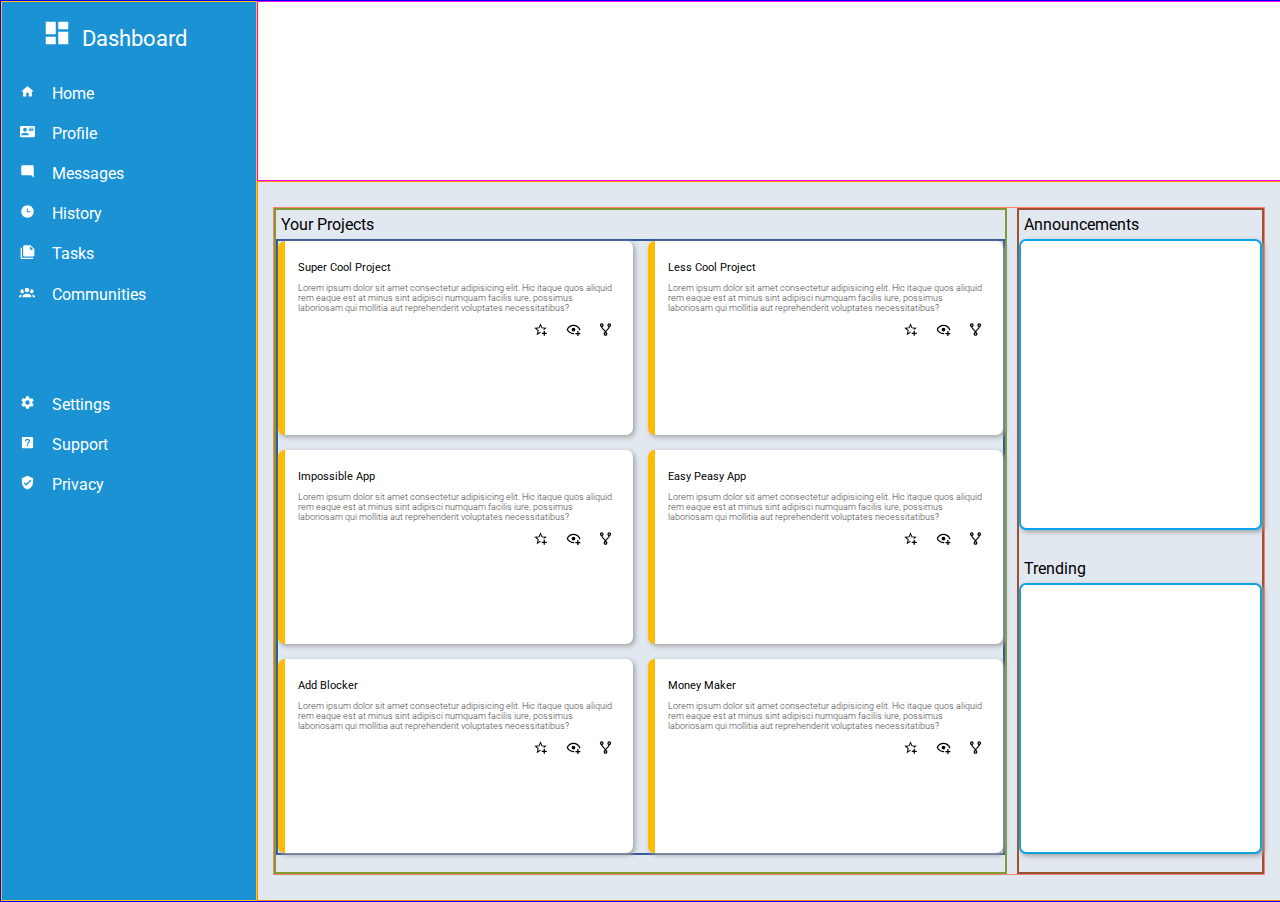
==== index.html @ ee231e99 "Finish dashboard layout for sidebar and main content, including icons and colour scheme. Addimage fi" ====
<!DOCTYPE html>
<html lang="en">
<head>
    <meta charset="UTF-8">
    <meta http-equiv="X-UA-Compatible" content="IE=edge">
    <meta name="viewport" content="width=device-width, initial-scale=1.0">
    <title>My Dashboard</title>
    <link rel="stylesheet" href="./style.css">

    <link rel="preconnect" href="https://fonts.googleapis.com">
<link rel="preconnect" href="https://fonts.gstatic.com" crossorigin>
<link href="https://fonts.googleapis.com/css2?family=Pacifico&family=Roboto:ital,wght@0,100;0,300;0,500;1,300&display=swap" rel="stylesheet">
</head>
<body>
    <div class="container">

        <div class="sidebar">
            <ul>
                <a href="">
                    <li style="background-image:url(images/dashboard.svg); font-size: 1.4rem;padding-left: 40px;">Dashboard</li>
                </a>
            </ul>
            <!-- <div class="title" style="color: white;">
                <span>
                    <img src="images/dashboard.svg" alt="" >
                    
                </span>
            </div> -->
            <ul class="list-1">
                <a href="">
                    <li style="list-style-image: url(images/home.svg);">Home</li>
                </a>
                <a href="">
                    <li style="list-style-image: url(images/profile.svg);">Profile</li>
                </a>
                <a href="">
                    <li style="list-style-image: url(images/messages.svg);">Messages</li>
                </a>
                <a href="">
                    <li style="list-style-image: url(images/history.svg);">History</li>
                </a>
                <a href="">
                    <li style="list-style-image: url(images/tasks.svg);">Tasks</li>
                </a>
                <a href="">
                    <li style="list-style-image: url(images/communities.svg);">Communities</li>
                </a>
            </ul><br><br>
            <ul class="list-2">
                <a href="">
                    <li style="list-style-image: url(images/settings.svg);">Settings</li>
                </a>
                <a href="">
                    <li style="list-style-image: url(images/support.svg);">Support</li>
                </a>
                <a href="">
                    <li style="list-style-image: url(images/privacy.svg);">Privacy</li>
                </a>
            </ul>
        </div>


        <div class="header"></div>
        <div class="main-content">

            <div class="cont">
                
                <div class="projects">
                    <div class="mc-label">Your Projects</div>
                    <div class="project-cards">
                        <div class="project-info card">
                            <div class="project-title">Super Cool Project</div>
                            <p>Lorem ipsum dolor sit amet consectetur adipisicing elit. Hic itaque quos aliquid rem eaque est at minus sint adipisci numquam facilis iure, possimus laboriosam qui mollitia aut reprehenderit voluptates necessitatibus?</p>
                            <span>
                                <a href=""><img src="./images/star-plus-outline.svg" alt=""></a>

                                <a href=""><img src="./images/eye-plus-outline.svg" alt=""></a>

                                <a href=""><img src="./images/source-fork.svg" alt=""></a>
                            </span>

                        </div>
                        <div class="project-info card">
                            <div class="project-title">Less Cool Project</div>
                            <p>Lorem ipsum dolor sit amet consectetur adipisicing elit. Hic itaque quos aliquid rem eaque est at minus sint adipisci numquam facilis iure, possimus laboriosam qui mollitia aut reprehenderit voluptates necessitatibus?</p>
                            <span>
                                <a href=""><img src="./images/star-plus-outline.svg" alt=""></a>

                                <a href=""><img src="./images/eye-plus-outline.svg" alt=""></a>
                                
                                <a href=""><img src="./images/source-fork.svg" alt=""></a>
                            </span>

                        </div>
                        <div class="project-info card">
                            <div class="project-title">Impossible App</div>
                            <p>Lorem ipsum dolor sit amet consectetur adipisicing elit. Hic itaque quos aliquid rem eaque est at minus sint adipisci numquam facilis iure, possimus laboriosam qui mollitia aut reprehenderit voluptates necessitatibus?</p>
                            <span>
                                <a href=""><img src="./images/star-plus-outline.svg" alt=""></a>

                                <a href=""><img src="./images/eye-plus-outline.svg" alt=""></a>
                                
                                <a href=""><img src="./images/source-fork.svg" alt=""></a>
                            </span>

                        </div>
                        <div class="project-info card">
                            <div class="project-title">Easy Peasy App</div>
                            <p>Lorem ipsum dolor sit amet consectetur adipisicing elit. Hic itaque quos aliquid rem eaque est at minus sint adipisci numquam facilis iure, possimus laboriosam qui mollitia aut reprehenderit voluptates necessitatibus?</p>
                            <span>
                                <a href=""><img src="./images/star-plus-outline.svg" alt=""></a>

                                <a href=""><img src="./images/eye-plus-outline.svg" alt=""></a>
                                
                                <a href=""><img src="./images/source-fork.svg" alt=""></a>
                            </span>

                        </div>
                        <div class="project-info card">
                            <div class="project-title">Add Blocker</div>
                            <p>Lorem ipsum dolor sit amet consectetur adipisicing elit. Hic itaque quos aliquid rem eaque est at minus sint adipisci numquam facilis iure, possimus laboriosam qui mollitia aut reprehenderit voluptates necessitatibus?</p>
                            <span>
                                <a href=""><img src="./images/star-plus-outline.svg" alt=""></a>

                                <a href=""><img src="./images/eye-plus-outline.svg" alt=""></a>
                                
                                <a href=""><img src="./images/source-fork.svg" alt=""></a>
                            </span>

                        </div>
                        <div class="project-info card">
                            <div class="project-title">Money Maker</div>
                            <p>Lorem ipsum dolor sit amet consectetur adipisicing elit. Hic itaque quos aliquid rem eaque est at minus sint adipisci numquam facilis iure, possimus laboriosam qui mollitia aut reprehenderit voluptates necessitatibus?</p>
                            <span>
                                <a href=""><img src="./images/star-plus-outline.svg" alt=""></a>

                                <a href=""><img src="./images/eye-plus-outline.svg" alt=""></a>
                                
                                <a href=""><img src="./images/source-fork.svg" alt=""></a>
                            </span>

                        </div>
                    </div>
                </div>

                <div class="ann-tre">
                    <div class="sec">
                        <div class="mc-label">Announcements</div>
                        <div class="announcements card"></div>
                    </div>
                    <div class="sec">
                        <div class="mc-label">Trending</div>
                        <div class="trending card"></div>
                    </div>
                </div>
                
            </div>
        </div>






    </div>

</body>
</html>
---- style.css ----
body {

    margin: 0;
    font-family: 'Pacifico', cursive;
    font-family: 'Roboto', sans-serif;

}

.container {

    display: grid;

    grid-template-rows: 20% 80%;
    grid-template-columns: 20% 80%;

    border: solid blue 1px;
    width: 100vw;
    height: 100vh;
}

.header {

    border: solid rgb(255, 0, 234) 1px;
}

.sidebar {
    border: solid rgb(255, 200, 0) 1px;

    grid-area: 1/1/3/2;
    background-color: rgb(26,146,212);
    
}

a{
    text-decoration: none;
    color: #ffffff;
}


ul li {
    background-repeat: no-repeat;
    line-height: 20px;
    list-style: none;
    color: white;
    padding: 10px;
    fill: white;
    /* padding-left: 30px; */
}


.main-content {
    border: solid rgb(255, 140, 0) 1px;
    background-color: #e2e8f0;
    display: flex;
}


.cont{
    display: flex;
    width: 100%; 
    margin: 25px 15px; 
    border: salmon 1px solid;
    gap: 10px;

 

}
.mc-label{
    padding: 5px;

}


.projects {
    
    width: 75%;
    border: solid rgb(133, 153, 51) 2px;
   
}

.project-cards{
   

    border: solid rgb(51, 90, 153) 2px;
    display: grid;
    grid-template-rows: repeat(3, 1fr);
    grid-template-columns: repeat(auto-fill, minmax(300px, 1fr));
    grid-gap: 15px;
    height: 92.5%;


}
.project-info{
    /* border: 1px red solid; */
    border-radius: 5px;
    background-image: linear-gradient(to right, rgb(255, 187, 0) 2%, rgba(0,0,0,0) 2%);
    padding: 20px;
}

.project-title{
    font-size: .7rem;
}

p {
    font-size: .55rem;
    font-weight: 300;
    color: #464646;
}

.project-info > span{
    display: flex;
    width: 80px;
    justify-content: space-between ;
    font-size: .5rem;
    float: right;
} 

.ann-tre {
    margin-left: 0;
    width: 25%;
    border: solid rgb(153, 82, 51) 2px;
    display: grid;
    grid-template-columns: 1fr;
    grid-template-rows: 1fr 1fr;
    grid-gap: 25px;

}

/* .sec {
    border: 1px solid greenyellow;
    
} */

.announcements {
    border: solid rgb(9, 164, 236) 2px;
    height: 90%;
   
}

.trending {
    border: solid rgb(17, 161, 223) 2px;
    height: 84%;


}


.card {
    border-radius: 7px;
    background-color: #ffffff;
    box-shadow: 2px 2px 5px rgb(160, 160, 160);
}
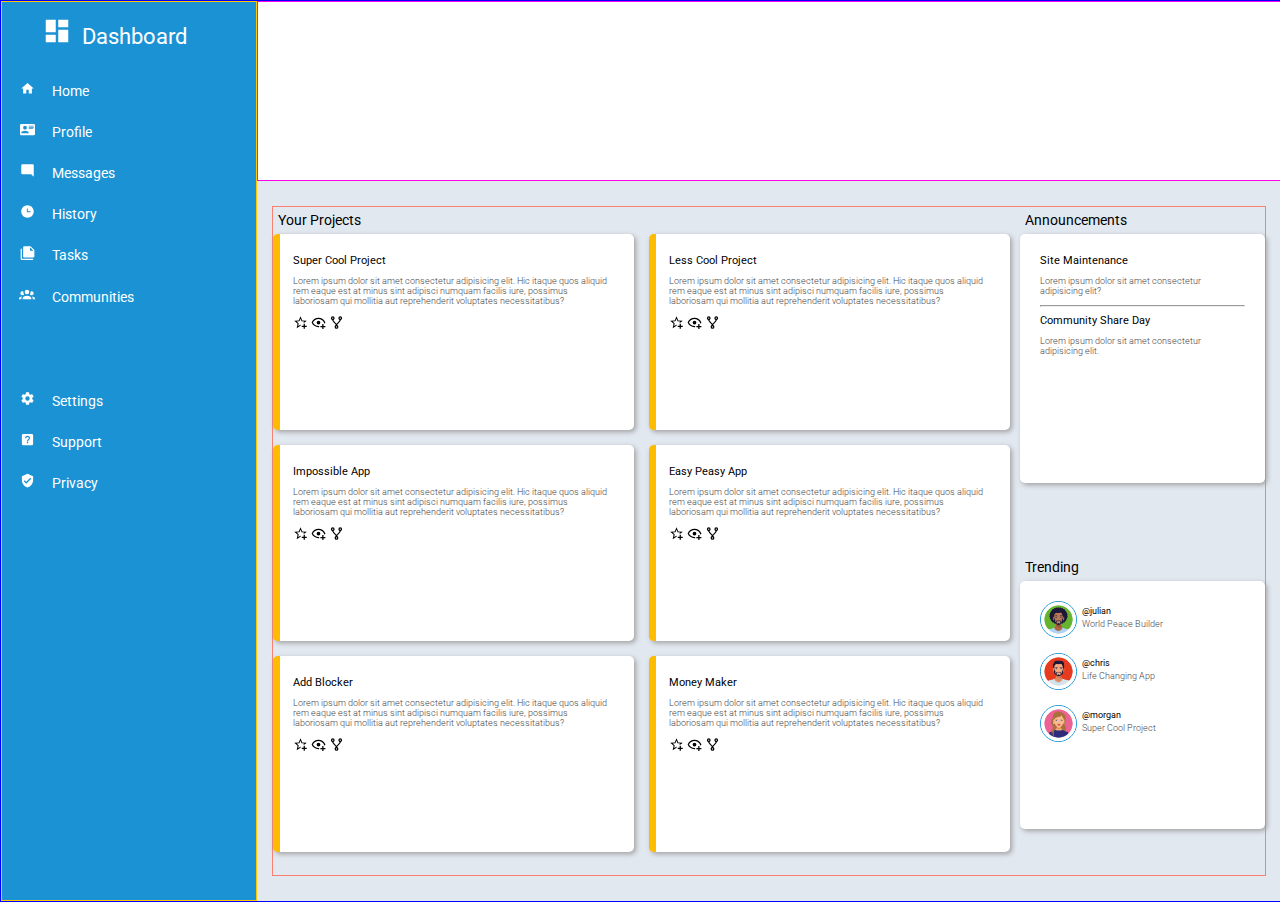
==== commit c1ad8e03: "add design element to trending section: including profile image and social media handle. Rename html" ====
--- a/index.html
+++ b/index.html
@@ -20,7 +20,7 @@
                     <li style="background-image:url(images/dashboard.svg); font-size: 1.4rem;padding-left: 40px;">Dashboard</li>
                 </a>
             </ul>
-            <!-- <div class="title" style="color: white;">
+            <!-- <div class="card-title" style="color: white;">
                 <span>
                     <img src="images/dashboard.svg" alt="" >
                     
@@ -63,73 +63,76 @@
         <div class="header"></div>
         <div class="main-content">
 
-            <div class="cont">
+            <div class="main-content-container">
                 
-                <div class="projects">
-                    <div class="mc-label">Your Projects</div>
+                <div class="projects-column">
+
+                    <div class="section-label">Your Projects</div>
+
                     <div class="project-cards">
-                        <div class="project-info card">
-                            <div class="project-title">Super Cool Project</div>
-                            <p>Lorem ipsum dolor sit amet consectetur adipisicing elit. Hic itaque quos aliquid rem eaque est at minus sint adipisci numquam facilis iure, possimus laboriosam qui mollitia aut reprehenderit voluptates necessitatibus?</p>
-                            <span>
-                                <a href=""><img src="./images/star-plus-outline.svg" alt=""></a>
-
-                                <a href=""><img src="./images/eye-plus-outline.svg" alt=""></a>
-
-                                <a href=""><img src="./images/source-fork.svg" alt=""></a>
-                            </span>
-
-                        </div>
-                        <div class="project-info card">
-                            <div class="project-title">Less Cool Project</div>
-                            <p>Lorem ipsum dolor sit amet consectetur adipisicing elit. Hic itaque quos aliquid rem eaque est at minus sint adipisci numquam facilis iure, possimus laboriosam qui mollitia aut reprehenderit voluptates necessitatibus?</p>
-                            <span>
-                                <a href=""><img src="./images/star-plus-outline.svg" alt=""></a>
-
-                                <a href=""><img src="./images/eye-plus-outline.svg" alt=""></a>
-                                
-                                <a href=""><img src="./images/source-fork.svg" alt=""></a>
-                            </span>
-
-                        </div>
-                        <div class="project-info card">
-                            <div class="project-title">Impossible App</div>
-                            <p>Lorem ipsum dolor sit amet consectetur adipisicing elit. Hic itaque quos aliquid rem eaque est at minus sint adipisci numquam facilis iure, possimus laboriosam qui mollitia aut reprehenderit voluptates necessitatibus?</p>
-                            <span>
-                                <a href=""><img src="./images/star-plus-outline.svg" alt=""></a>
-
-                                <a href=""><img src="./images/eye-plus-outline.svg" alt=""></a>
-                                
-                                <a href=""><img src="./images/source-fork.svg" alt=""></a>
-                            </span>
-
-                        </div>
-                        <div class="project-info card">
-                            <div class="project-title">Easy Peasy App</div>
-                            <p>Lorem ipsum dolor sit amet consectetur adipisicing elit. Hic itaque quos aliquid rem eaque est at minus sint adipisci numquam facilis iure, possimus laboriosam qui mollitia aut reprehenderit voluptates necessitatibus?</p>
-                            <span>
-                                <a href=""><img src="./images/star-plus-outline.svg" alt=""></a>
-
-                                <a href=""><img src="./images/eye-plus-outline.svg" alt=""></a>
-                                
-                                <a href=""><img src="./images/source-fork.svg" alt=""></a>
-                            </span>
-
-                        </div>
-                        <div class="project-info card">
-                            <div class="project-title">Add Blocker</div>
-                            <p>Lorem ipsum dolor sit amet consectetur adipisicing elit. Hic itaque quos aliquid rem eaque est at minus sint adipisci numquam facilis iure, possimus laboriosam qui mollitia aut reprehenderit voluptates necessitatibus?</p>
-                            <span>
-                                <a href=""><img src="./images/star-plus-outline.svg" alt=""></a>
-
-                                <a href=""><img src="./images/eye-plus-outline.svg" alt=""></a>
-                                
-                                <a href=""><img src="./images/source-fork.svg" alt=""></a>
-                            </span>
-
-                        </div>
-                        <div class="project-info card">
-                            <div class="project-title">Money Maker</div>
+
+                        <div class="project-info card">
+                            <div class="card-title">Super Cool Project</div>
+                            <p>Lorem ipsum dolor sit amet consectetur adipisicing elit. Hic itaque quos aliquid rem eaque est at minus sint adipisci numquam facilis iure, possimus laboriosam qui mollitia aut reprehenderit voluptates necessitatibus?</p>
+                            <span>
+                                <a href=""><img src="./images/star-plus-outline.svg" alt=""></a>
+
+                                <a href=""><img src="./images/eye-plus-outline.svg" alt=""></a>
+
+                                <a href=""><img src="./images/source-fork.svg" alt=""></a>
+                            </span>
+
+                        </div>
+                        <div class="project-info card">
+                            <div class="card-title">Less Cool Project</div>
+                            <p>Lorem ipsum dolor sit amet consectetur adipisicing elit. Hic itaque quos aliquid rem eaque est at minus sint adipisci numquam facilis iure, possimus laboriosam qui mollitia aut reprehenderit voluptates necessitatibus?</p>
+                            <span>
+                                <a href=""><img src="./images/star-plus-outline.svg" alt=""></a>
+
+                                <a href=""><img src="./images/eye-plus-outline.svg" alt=""></a>
+                                
+                                <a href=""><img src="./images/source-fork.svg" alt=""></a>
+                            </span>
+
+                        </div>
+                        <div class="project-info card">
+                            <div class="card-title">Impossible App</div>
+                            <p>Lorem ipsum dolor sit amet consectetur adipisicing elit. Hic itaque quos aliquid rem eaque est at minus sint adipisci numquam facilis iure, possimus laboriosam qui mollitia aut reprehenderit voluptates necessitatibus?</p>
+                            <span>
+                                <a href=""><img src="./images/star-plus-outline.svg" alt=""></a>
+
+                                <a href=""><img src="./images/eye-plus-outline.svg" alt=""></a>
+                                
+                                <a href=""><img src="./images/source-fork.svg" alt=""></a>
+                            </span>
+
+                        </div>
+                        <div class="project-info card">
+                            <div class="card-title">Easy Peasy App</div>
+                            <p>Lorem ipsum dolor sit amet consectetur adipisicing elit. Hic itaque quos aliquid rem eaque est at minus sint adipisci numquam facilis iure, possimus laboriosam qui mollitia aut reprehenderit voluptates necessitatibus?</p>
+                            <span>
+                                <a href=""><img src="./images/star-plus-outline.svg" alt=""></a>
+
+                                <a href=""><img src="./images/eye-plus-outline.svg" alt=""></a>
+                                
+                                <a href=""><img src="./images/source-fork.svg" alt=""></a>
+                            </span>
+
+                        </div>
+                        <div class="project-info card">
+                            <div class="card-title">Add Blocker</div>
+                            <p>Lorem ipsum dolor sit amet consectetur adipisicing elit. Hic itaque quos aliquid rem eaque est at minus sint adipisci numquam facilis iure, possimus laboriosam qui mollitia aut reprehenderit voluptates necessitatibus?</p>
+                            <span>
+                                <a href=""><img src="./images/star-plus-outline.svg" alt=""></a>
+
+                                <a href=""><img src="./images/eye-plus-outline.svg" alt=""></a>
+                                
+                                <a href=""><img src="./images/source-fork.svg" alt=""></a>
+                            </span>
+
+                        </div>
+                        <div class="project-info card">
+                            <div class="card-title">Money Maker</div>
                             <p>Lorem ipsum dolor sit amet consectetur adipisicing elit. Hic itaque quos aliquid rem eaque est at minus sint adipisci numquam facilis iure, possimus laboriosam qui mollitia aut reprehenderit voluptates necessitatibus?</p>
                             <span>
                                 <a href=""><img src="./images/star-plus-outline.svg" alt=""></a>
@@ -143,14 +146,64 @@
                     </div>
                 </div>
 
-                <div class="ann-tre">
+                <div class="announcements-trending-column">
+                    
                     <div class="sec">
-                        <div class="mc-label">Announcements</div>
-                        <div class="announcements card"></div>
+
+                        <div class="section-label">Announcements</div>
+
+                        <div class="announcements card">
+                            <div class="card-title">Site Maintenance</div>
+                            <p>Lorem ipsum dolor sit amet consectetur adipisicing elit?</p>
+                            <div><hr></div>
+                            <div class="card-title">Community Share Day</div>
+                            <p>Lorem ipsum dolor sit amet consectetur adipisicing elit.</p>
+                        
+                        </div>
+
                     </div>
+
                     <div class="sec">
-                        <div class="mc-label">Trending</div>
-                        <div class="trending card"></div>
+
+                        <div class="section-label">Trending</div>
+
+                        <div class="trending card">
+                            
+                            <div class="trending-profile">
+                                <div class="trending-profile-img">
+                                    <img src="./images/julian.jpg" alt="">
+                                </div>
+                                <div class="trending-info">
+                                    <div class="trending-media-handle">@julian</div>
+                                    <div>World Peace Builder</div>
+                                </div>
+                            </div>
+
+                            <br>
+
+                            <div class="trending-profile">
+                                <div class="trending-profile-img">
+                                    <img src="./images/chris.jpg" alt="">
+                                </div>
+                                <div class="trending-info">
+                                    <div class="trending-media-handle">@chris</div>
+                                    <div>Life Changing App</div>
+                                </div>
+                            </div>
+                            
+                            <br>
+
+                            <div class="trending-profile">
+                                <div class="trending-profile-img">
+                                    <img src="./images/morgan.jpg" alt="">
+                                </div>
+                                <div class="trending-info">
+                                    <div class="trending-media-handle">@morgan</div>
+                                    <div>Super Cool Project</div>
+                                </div>
+                            </div>
+
+                        </div>
                     </div>
                 </div>
                 
--- a/style.css
+++ b/style.css
@@ -3,32 +3,27 @@
     margin: 0;
     font-family: 'Pacifico', cursive;
     font-family: 'Roboto', sans-serif;
+    font-size: 0.9rem;
 
 }
 
 .container {
-
     display: grid;
-
     grid-template-rows: 20% 80%;
     grid-template-columns: 20% 80%;
-
     border: solid blue 1px;
     width: 100vw;
     height: 100vh;
 }
 
 .header {
-
     border: solid rgb(255, 0, 234) 1px;
 }
 
 .sidebar {
     border: solid rgb(255, 200, 0) 1px;
-
     grid-area: 1/1/3/2;
-    background-color: rgb(26,146,212);
-    
+    background-color: rgb(26,146,212); 
 }
 
 a{
@@ -44,60 +39,68 @@
     color: white;
     padding: 10px;
     fill: white;
-    /* padding-left: 30px; */
 }
 
 
 .main-content {
-    border: solid rgb(255, 140, 0) 1px;
+    /* border: solid rgb(255, 140, 0) 1px; */
     background-color: #e2e8f0;
     display: flex;
 }
 
 
-.cont{
+.main-content-container{
     display: flex;
     width: 100%; 
     margin: 25px 15px; 
     border: salmon 1px solid;
     gap: 10px;
-
- 
-
-}
-.mc-label{
-    padding: 5px;
-
 }
 
+.section-label{
+    padding: 5px;
+}
 
-.projects {
-    
+.projects-column {
     width: 75%;
-    border: solid rgb(133, 153, 51) 2px;
-   
+}
+
+.announcements-trending-column {
+    margin-left: 0;
+    width: 25%;
+    display: grid;
+    grid-template-columns: 1fr;
+    grid-template-rows: 1fr 1fr;
+    grid-gap: 25px;
 }
 
 .project-cards{
-   
-
-    border: solid rgb(51, 90, 153) 2px;
     display: grid;
     grid-template-rows: repeat(3, 1fr);
     grid-template-columns: repeat(auto-fill, minmax(300px, 1fr));
     grid-gap: 15px;
     height: 92.5%;
-
-
 }
 .project-info{
-    /* border: 1px red solid; */
+    background-image: linear-gradient(to right, rgb(255, 187, 0) 2%, rgba(0,0,0,0) 2%);
+}
+
+.project-info-card > span{
+    display: flex;
+    width: 80px;
+    justify-content: space-between ;
+    font-size: .5rem;
+    float: right;
+}
+
+.card {
     border-radius: 5px;
-    background-image: linear-gradient(to right, rgb(255, 187, 0) 2%, rgba(0,0,0,0) 2%);
+    background-color: #ffffff;
+    box-shadow: 2px 2px 5px rgb(160, 160, 160);
     padding: 20px;
 }
 
-.project-title{
+.card-title{
     font-size: .7rem;
 }
 
@@ -107,24 +110,9 @@
     color: #464646;
 }
 
-.project-info > span{
-    display: flex;
-    width: 80px;
-    justify-content: space-between ;
-    font-size: .5rem;
-    float: right;
-} 
+ 
 
-.ann-tre {
-    margin-left: 0;
-    width: 25%;
-    border: solid rgb(153, 82, 51) 2px;
-    display: grid;
-    grid-template-columns: 1fr;
-    grid-template-rows: 1fr 1fr;
-    grid-gap: 25px;
 
-}
 
 /* .sec {
     border: 1px solid greenyellow;
@@ -132,21 +120,49 @@
 } */
 
 .announcements {
-    border: solid rgb(9, 164, 236) 2px;
-    height: 90%;
+    height: 65%;
+    padding: 20px;
    
 }
 
 .trending {
-    border: solid rgb(17, 161, 223) 2px;
-    height: 84%;
+    height: 65%;
+}
 
+.trending-profile {
+    display:flex;
+    height: 35px;
+    width: 200px;
+}
 
+.trending-profile-img{
+    height: 35px;
+    width: 35px;
+    border-radius: 50%;
+    border: rgb(26,146,212) solid 1px;
+    overflow: hidden;
+}
+
+.trending-profile-img > img {
+    width: 100%;
+    height: 100%;
+    object-fit: cover;
 }
 
 
-.card {
-    border-radius: 7px;
-    background-color: #ffffff;
-    box-shadow: 2px 2px 5px rgb(160, 160, 160);
+
+.trending-info {
+    display: grid;
+    grid-template-columns: 150px;
+    grid-template-rows: 5px 5px;
+    grid-gap: 8px;
+    padding: 5px;
+    font-size: .55rem;
+    font-weight: 300;
+    color: #464646;
+}
+
+.trending-media-handle {
+    font-weight: 400;
+    color: black;
 }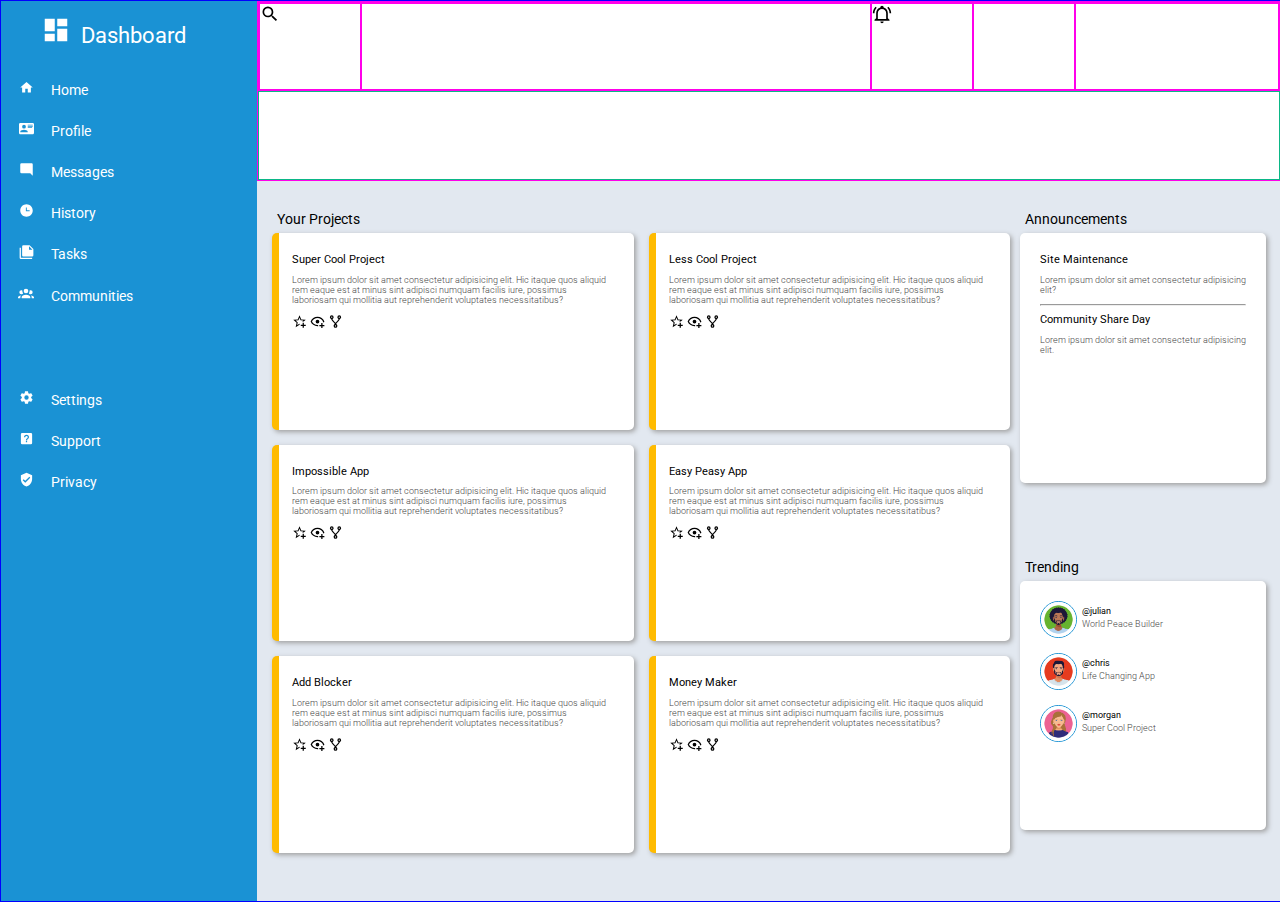
==== commit 746ae708: "create outline for top part of header" ====
--- a/index.html
+++ b/index.html
@@ -20,12 +20,6 @@
                     <li style="background-image:url(images/dashboard.svg); font-size: 1.4rem;padding-left: 40px;">Dashboard</li>
                 </a>
             </ul>
-            <!-- <div class="card-title" style="color: white;">
-                <span>
-                    <img src="images/dashboard.svg" alt="" >
-                    
-                </span>
-            </div> -->
             <ul class="list-1">
                 <a href="">
                     <li style="list-style-image: url(images/home.svg);">Home</li>
@@ -60,7 +54,23 @@
         </div>
 
 
-        <div class="header"></div>
+        <div class="header">
+             
+            <div id="top-half">
+                <div id="search-icon"><img src="./images/magnify.svg" alt=""></div>
+                <div id="searchbar"></div>
+                <div id="notification-bell"><img src="./images/notification-bell.svg" alt=""></div>
+                <div id="user-profile-img"></div>
+                <div id="username"></div>
+            </div>
+            <div id="bottom-half">
+
+
+
+            </div>
+
+        </div>
+
         <div class="main-content">
 
             <div class="main-content-container">
@@ -148,7 +158,7 @@
 
                 <div class="announcements-trending-column">
                     
-                    <div class="sec">
+                    <div>
 
                         <div class="section-label">Announcements</div>
 
@@ -163,7 +173,7 @@
 
                     </div>
 
-                    <div class="sec">
+                    <div>
 
                         <div class="section-label">Trending</div>
 
--- a/style.css
+++ b/style.css
@@ -1,10 +1,8 @@
 body {
-
     margin: 0;
     font-family: 'Pacifico', cursive;
     font-family: 'Roboto', sans-serif;
     font-size: 0.9rem;
-
 }
 
 .container {
@@ -18,10 +16,45 @@
 
 .header {
     border: solid rgb(255, 0, 234) 1px;
+    display: grid;
+    grid-template: 50% 50% / 100%;
 }
 
+.header > #top-half{
+   grid-area: 1 / 1 / 2 / 2; 
+   border: solid rgb(255, 0, 234) 1px;
+   display: grid;
+   grid-template: 100% / 10% 50% 10% 10% 20%;
+}
+
+#search-icon{
+    border: solid rgb(255, 0, 234) 1px;
+}
+#searchbar{
+    border: solid rgb(255, 0, 234) 1px;
+}
+#notification-bell{
+    border: solid rgb(255, 0, 234) 1px;
+}
+
+#user-profile-img{
+    border: solid rgb(255, 0, 234) 1px;
+}
+
+#user-profile-img{
+    border: solid rgb(255, 0, 234) 1px;
+}
+
+#username{
+    border: solid rgb(255, 0, 234) 1px;
+}
+
+.header > #bottom-half{
+    grid-area: 2 / 1 / 3 / 2; 
+    border: solid rgb(11, 183, 134) 1px;
+ }
+
 .sidebar {
-    border: solid rgb(255, 200, 0) 1px;
     grid-area: 1/1/3/2;
     background-color: rgb(26,146,212); 
 }
@@ -30,7 +63,6 @@
     text-decoration: none;
     color: #ffffff;
 }
-
 
 ul li {
     background-repeat: no-repeat;
@@ -41,19 +73,15 @@
     fill: white;
 }
 
-
 .main-content {
-    /* border: solid rgb(255, 140, 0) 1px; */
     background-color: #e2e8f0;
     display: flex;
 }
-
 
 .main-content-container{
     display: flex;
     width: 100%; 
     margin: 25px 15px; 
-    border: salmon 1px solid;
     gap: 10px;
 }
 
@@ -110,15 +138,6 @@
     color: #464646;
 }
 
- 
-
-
-
-/* .sec {
-    border: 1px solid greenyellow;
-    
-} */
-
 .announcements {
     height: 65%;
     padding: 20px;
@@ -149,8 +168,6 @@
     object-fit: cover;
 }
 
-
-
 .trending-info {
     display: grid;
     grid-template-columns: 150px;
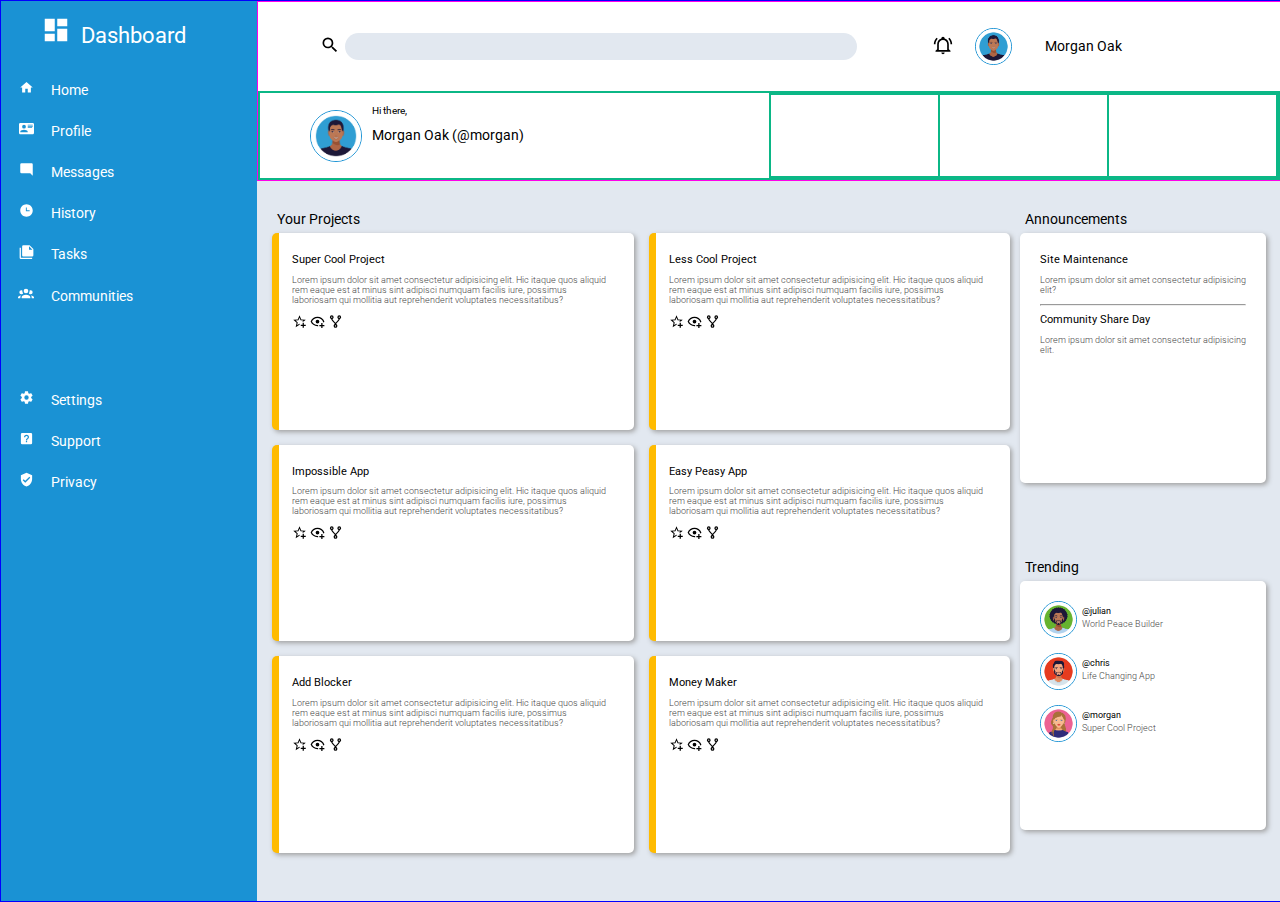
==== commit c5c09a21: "complete header's user info section which includes user profile img, greeting and user name and soci" ====
--- a/index.html
+++ b/index.html
@@ -57,14 +57,42 @@
         <div class="header">
              
             <div id="top-half">
-                <div id="search-icon"><img src="./images/magnify.svg" alt=""></div>
-                <div id="searchbar"></div>
-                <div id="notification-bell"><img src="./images/notification-bell.svg" alt=""></div>
-                <div id="user-profile-img"></div>
-                <div id="username"></div>
+                <div id="search-icon">
+                    <img src="./images/magnify.svg" alt="">
+                </div> 
+
+                
+                <input type="text" id="searchbar">
+            
+
+                <div id="notification-bell">
+                    <a href=""><img src="./images/notification-bell.svg" alt=""></a>
+                </div>
+
+                <div id="user-profile-img" class="trending-profile-img">
+                    <img src="./images/user.jpg" alt="">
+                </div>
+
+                <div id="username">Morgan Oak</div>
             </div>
+
             <div id="bottom-half">
 
+                <div id="user-account-info">
+                    <div id="user-main-icon">
+                        <img src="./images/user.jpg" alt="">
+                    </div>
+                    <div id="user-greeting">
+                        <div id="greeting-top">Hi there,</div>
+                        <div id="greeting-bottom">Morgan Oak (@morgan)</div>
+                    </div>
+                </div>
+                <div id="project-options">
+                    <div id="new"></div>
+                    <div id="upload"></div>
+                    <div id="share"></div>
+                </div>
+                
 
 
             </div>
--- a/style.css
+++ b/style.css
@@ -22,37 +22,101 @@
 
 .header > #top-half{
    grid-area: 1 / 1 / 2 / 2; 
-   border: solid rgb(255, 0, 234) 1px;
+   /* border: solid rgb(255, 0, 234) 1px; */
    display: grid;
-   grid-template: 100% / 10% 50% 10% 10% 20%;
+   grid-template: 100% / 8% 52% 8% 8% 24%;
 }
 
 #search-icon{
-    border: solid rgb(255, 0, 234) 1px;
+    justify-self: end;
+    align-self: center;
 }
 #searchbar{
-    border: solid rgb(255, 0, 234) 1px;
+    align-self: center;
+    height: 25px; width: 500px; 
+    background-color: rgb(226,232,240); 
+    border: none;
+    border-radius: 15px; 
+    margin-left: 5px;
+    padding-left: 10px;
 }
 #notification-bell{
-    border: solid rgb(255, 0, 234) 1px;
+    justify-self: end;
+    align-self: center;
 }
 
 #user-profile-img{
-    border: solid rgb(255, 0, 234) 1px;
-}
-
-#user-profile-img{
-    border: solid rgb(255, 0, 234) 1px;
+    justify-self: center;
+    align-self: center;
 }
 
 #username{
-    border: solid rgb(255, 0, 234) 1px;
+    padding: 10px; 
+    align-self: center; 
 }
 
 .header > #bottom-half{
     grid-area: 2 / 1 / 3 / 2; 
-    border: solid rgb(11, 183, 134) 1px;
- }
+    border: solid rgb(11, 183, 134) 2px;
+    display: grid;
+    grid-template: 100% / 50% 50%;
+ }
+
+ #user-account-info{
+    display: grid;
+    grid-area: 1/1/2/2;
+    grid-template: 100% / 20% 80%;
+ }
+
+ #user-main-icon{
+    height: 50px;
+    width: 50px;
+    border-radius: 50%;
+    border: rgb(26,146,212) solid 1px;
+    overflow: hidden;
+    justify-self: end;
+    align-self: center;
+ }
+
+ #user-main-icon > img{
+    width: 100%;
+    height: 100%;
+    object-fit: cover;
+ }
+
+
+ #user-greeting{
+    display: grid;
+    grid-template: 40% 60% / 100% ;
+    margin-left: 10px;
+ }
+
+ #greeting-top{
+    font-size:x-small;
+    align-self:center;
+ }
+
+
+ #project-options{
+    border: solid rgb(11, 183, 134) 1px;
+    display: grid;
+    grid-area: 1/2/2/3;
+    grid-template: 100% / 1fr 1fr 1fr;
+ }
+
+ #new{
+    border: solid rgb(11, 183, 134) 1px;
+ }
+
+ #share{
+    border: solid rgb(11, 183, 134) 1px;
+ }
+
+ #upload{
+    border: solid rgb(11, 183, 134) 1px;
+ }
+
+
 
 .sidebar {
     grid-area: 1/1/3/2;
@@ -154,7 +218,7 @@
     width: 200px;
 }
 
-.trending-profile-img{
+.trending-profile-img, #user-profile-img{
     height: 35px;
     width: 35px;
     border-radius: 50%;
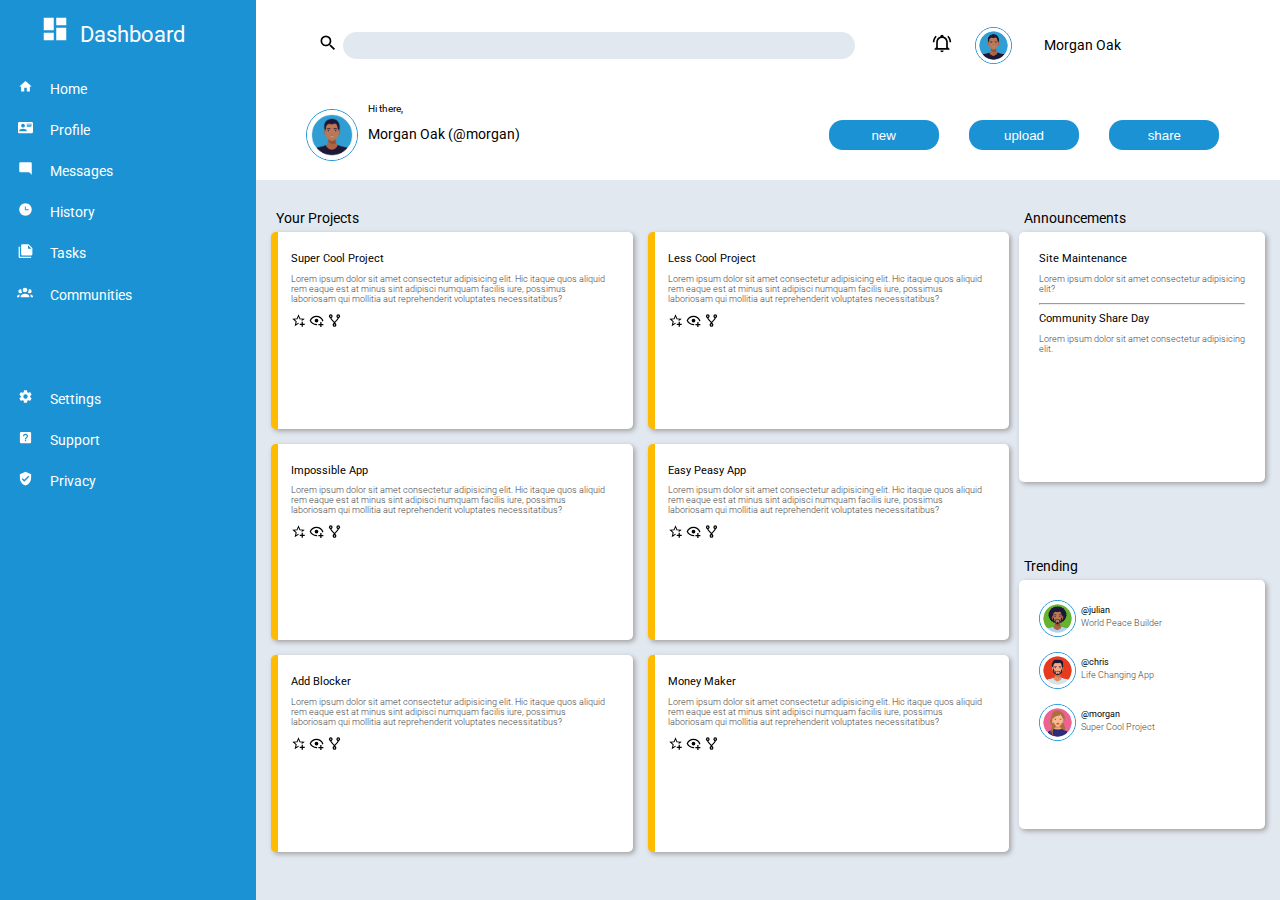
==== commit 6374942c: "complete overall design. Add 'ne', 'upload', and 'share' button" ====
--- a/index.html
+++ b/index.html
@@ -88,9 +88,15 @@
                     </div>
                 </div>
                 <div id="project-options">
-                    <div id="new"></div>
-                    <div id="upload"></div>
-                    <div id="share"></div>
+                    <div id="new" class="btn" style="justify-self:end;">
+                        <button class="option-btn">new</button>
+                    </div>
+                    <div id="upload" class="btn" style="justify-self:center;" >
+                        <button class="option-btn">upload</button>
+                    </div>
+                    <div id="share" class="btn">
+                        <button class="option-btn">share</button>
+                    </div>
                 </div>
                 
 
--- a/style.css
+++ b/style.css
@@ -9,13 +9,11 @@
     display: grid;
     grid-template-rows: 20% 80%;
     grid-template-columns: 20% 80%;
-    border: solid blue 1px;
     width: 100vw;
     height: 100vh;
 }
 
 .header {
-    border: solid rgb(255, 0, 234) 1px;
     display: grid;
     grid-template: 50% 50% / 100%;
 }
@@ -57,7 +55,6 @@
 
 .header > #bottom-half{
     grid-area: 2 / 1 / 3 / 2; 
-    border: solid rgb(11, 183, 134) 2px;
     display: grid;
     grid-template: 100% / 50% 50%;
  }
@@ -98,24 +95,26 @@
 
 
  #project-options{
-    border: solid rgb(11, 183, 134) 1px;
     display: grid;
     grid-area: 1/2/2/3;
     grid-template: 100% / 1fr 1fr 1fr;
  }
 
- #new{
-    border: solid rgb(11, 183, 134) 1px;
- }
-
- #share{
-    border: solid rgb(11, 183, 134) 1px;
- }
-
- #upload{
-    border: solid rgb(11, 183, 134) 1px;
- }
-
+ .btn{
+    align-self: center;
+ }
+
+ 
+
+
+ button{
+    height: 30px;
+    width: 110px;
+    color: white;
+    background-color: rgb(26,146,212);
+    border-radius: 14px;
+    border: none;
+}
 
 
 .sidebar {
